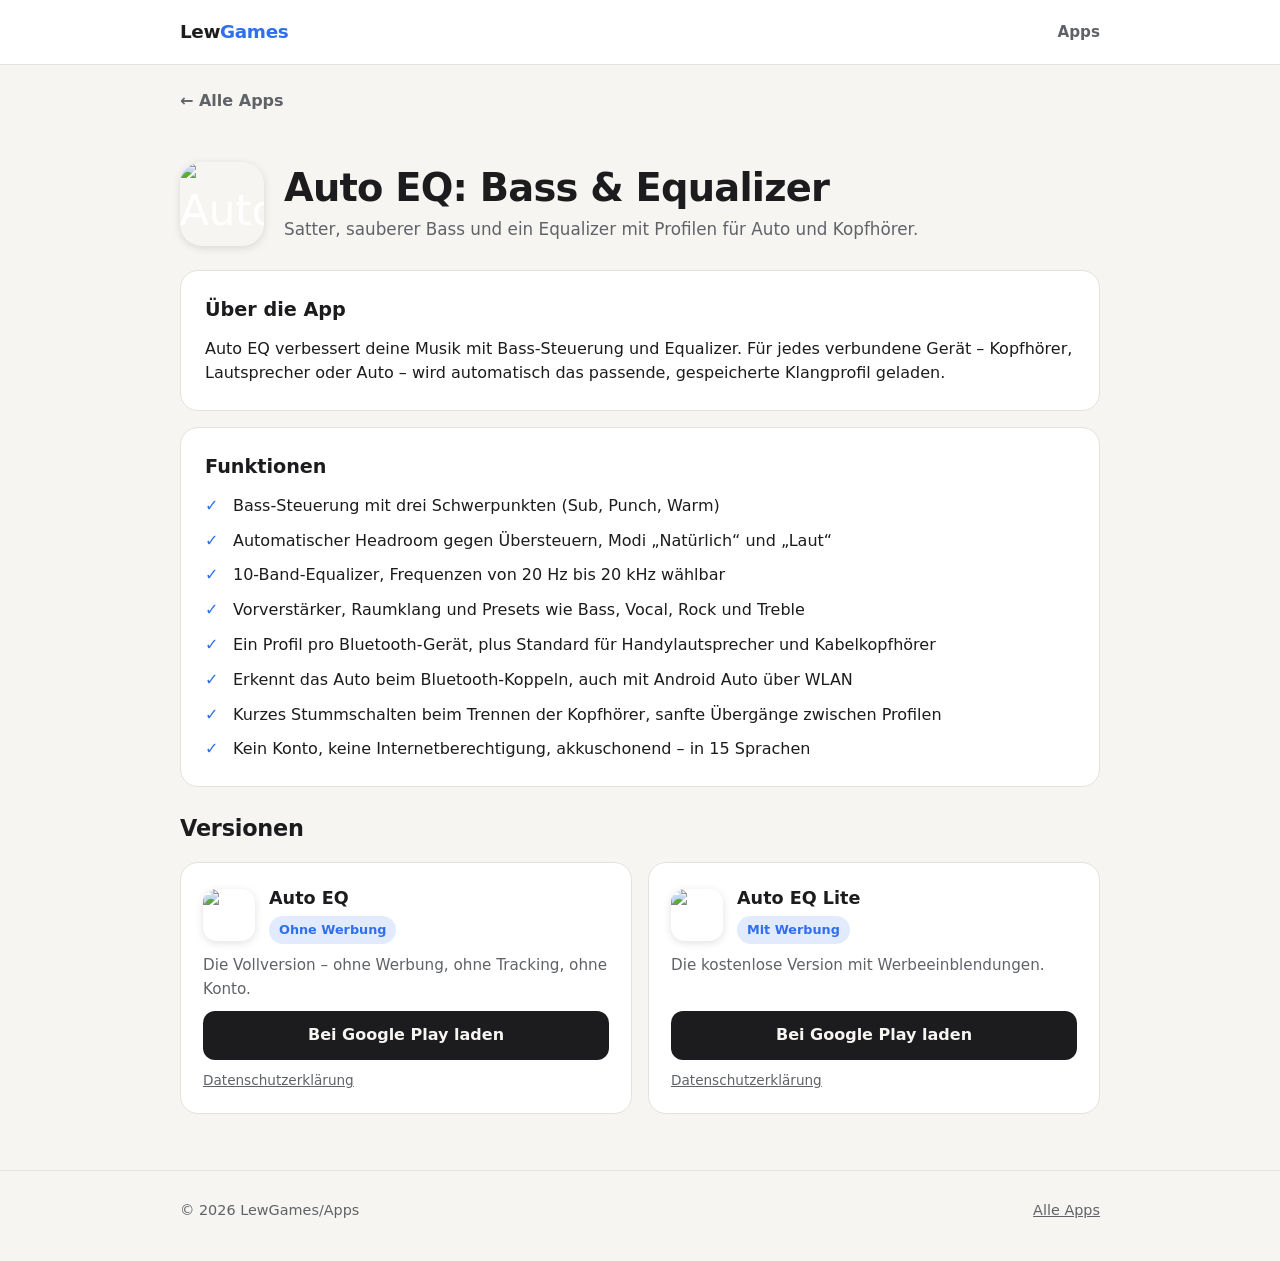
==== auto-eq.html @ 803d1aff "Add files via upload" ====
<!DOCTYPE html>
<html lang="de">
<head>
<meta charset="utf-8">
<meta name="viewport" content="width=device-width, initial-scale=1">
<title>Auto EQ: Bass &amp; Equalizer – LewGames/Apps</title>
<meta name="description" content="Satter, sauberer Bass und ein Equalizer mit Profilen für Auto und Kopfhörer.">
<link rel="stylesheet" href="../style.css">
</head>
<body>
<header class="site">
  <div class="wrap">
    <a class="brand" href="../index.html">Lew<span>Games</span></a>
    <nav><a href="../index.html#apps">Apps</a></nav>
  </div>
</header>
<main class="wrap">
<a class="back" href="../index.html">← Alle Apps</a>
<section class="app-hero">
  <img class="icon big" src="../icons/auto-eq.png" alt="Auto EQ: Bass &amp; Equalizer Icon" width="84" height="84">
  <div>
    <h1>Auto EQ: Bass &amp; Equalizer</h1>
    <p>Satter, sauberer Bass und ein Equalizer mit Profilen für Auto und Kopfhörer.</p>
  </div>
</section>
<section class="panel">
  <h2>Über die App</h2>
    <p>Auto EQ verbessert deine Musik mit Bass-Steuerung und Equalizer. Für jedes verbundene Gerät – Kopfhörer, Lautsprecher oder Auto – wird automatisch das passende, gespeicherte Klangprofil geladen.</p>
</section>
  <section class="panel">
    <h2>Funktionen</h2>
    <ul class="features">
      <li>Bass-Steuerung mit drei Schwerpunkten (Sub, Punch, Warm)</li>
      <li>Automatischer Headroom gegen Übersteuern, Modi „Natürlich“ und „Laut“</li>
      <li>10-Band-Equalizer, Frequenzen von 20 Hz bis 20 kHz wählbar</li>
      <li>Vorverstärker, Raumklang und Presets wie Bass, Vocal, Rock und Treble</li>
      <li>Ein Profil pro Bluetooth-Gerät, plus Standard für Handylautsprecher und Kabelkopfhörer</li>
      <li>Erkennt das Auto beim Bluetooth-Koppeln, auch mit Android Auto über WLAN</li>
      <li>Kurzes Stummschalten beim Trennen der Kopfhörer, sanfte Übergänge zwischen Profilen</li>
      <li>Kein Konto, keine Internetberechtigung, akkuschonend – in 15 Sprachen</li>
    </ul>
  </section>
<h2 class="section">Versionen</h2>
<section class="versions">
    <div class="version">
      <div class="vhead">
        <img class="icon" src="../icons/auto-eq.png" alt="Auto EQ Icon" width="52" height="52">
        <div>
          <h3>Auto EQ</h3>
          <span class="tag">Ohne Werbung</span>
        </div>
      </div>
      <p>Die Vollversion – ohne Werbung, ohne Tracking, ohne Konto.</p>
      <a class="btn" href="https://play.google.com/store/apps/details?id=com.lewgames.autoeq" target="_blank" rel="noopener">Bei Google Play laden</a>
      <a class="small-link" href="https://sites.google.com/view/lewgamesautoeq/startseite" target="_blank" rel="noopener">Datenschutzerklärung</a>
    </div>
    <div class="version">
      <div class="vhead">
        <img class="icon" src="../icons/auto-eq-lite.png" alt="Auto EQ Lite Icon" width="52" height="52">
        <div>
          <h3>Auto EQ Lite</h3>
          <span class="tag">Mit Werbung</span>
        </div>
      </div>
      <p>Die kostenlose Version mit Werbeeinblendungen.</p>
      <a class="btn" href="https://play.google.com/store/apps/details?id=com.lewgames.autoeq.lite" target="_blank" rel="noopener">Bei Google Play laden</a>
      <a class="small-link" href="https://sites.google.com/view/lewgamesautoeqlite/startseite" target="_blank" rel="noopener">Datenschutzerklärung</a>
    </div>
</section>
<div style="height:40px"></div>
</main>
<footer class="site">
  <div class="wrap">
    <span>© 2026 LewGames/Apps</span>
    <a href="../index.html#apps">Alle Apps</a>
  </div>
</footer>
</body>
</html>
---- style.css ----
:root {
  --bg: #f6f5f2;
  --surface: #ffffff;
  --text: #1c1c1e;
  --muted: #5f6368;
  --line: #e4e2dd;
  --accent: #2f6fed;
  --radius: 18px;
}
@media (prefers-color-scheme: dark) {
  :root {
    --bg: #121214;
    --surface: #1c1c20;
    --text: #f2f2f4;
    --muted: #a0a3a8;
    --line: #2c2c31;
    --accent: #6c9bff;
  }
}
* { box-sizing: border-box; }
html { -webkit-text-size-adjust: 100%; }
body {
  margin: 0;
  font-family: system-ui, -apple-system, "Segoe UI", Roboto, "Helvetica Neue", Arial, sans-serif;
  background: var(--bg);
  color: var(--text);
  line-height: 1.55;
}
a { color: var(--accent); }
.wrap { max-width: 960px; margin: 0 auto; padding: 0 20px; }

/* Header */
header.site {
  border-bottom: 1px solid var(--line);
  background: var(--surface);
}
header.site .wrap {
  display: flex; align-items: center; justify-content: space-between;
  height: 64px;
}
.brand {
  font-weight: 800; font-size: 1.15rem; letter-spacing: -0.02em;
  color: var(--text); text-decoration: none;
}
.brand span { color: var(--accent); }
nav a { color: var(--muted); text-decoration: none; font-weight: 600; font-size: .95rem; }
nav a:hover { color: var(--text); }

/* Hero */
.hero { padding: 64px 0 40px; }
.hero h1 {
  font-size: clamp(2rem, 6vw, 3.2rem);
  line-height: 1.1; letter-spacing: -0.03em; margin: 0 0 16px;
}
.hero p { font-size: 1.15rem; color: var(--muted); max-width: 620px; margin: 0; }
.pills { display: flex; flex-wrap: wrap; gap: 8px; margin-top: 24px; }
.pill {
  border: 1px solid var(--line); background: var(--surface);
  border-radius: 999px; padding: 6px 14px; font-size: .9rem; color: var(--muted);
}

/* App grid */
h2.section { font-size: 1.4rem; margin: 24px 0 16px; letter-spacing: -0.01em; }
.grid {
  display: grid; gap: 16px;
  grid-template-columns: repeat(auto-fill, minmax(260px, 1fr));
  padding-bottom: 56px;
}
.card {
  display: flex; flex-direction: column; gap: 12px;
  background: var(--surface); border: 1px solid var(--line);
  border-radius: var(--radius); padding: 22px;
  text-decoration: none; color: var(--text);
  transition: transform .15s ease, box-shadow .15s ease;
}
.card:hover { transform: translateY(-2px); box-shadow: 0 10px 30px rgba(0,0,0,.08); }
.card h3 { margin: 0; font-size: 1.15rem; }
.card p { margin: 0; color: var(--muted); font-size: .95rem; flex: 1; }
.card .more { font-weight: 700; color: var(--accent); font-size: .95rem; }

.icon {
  width: 52px; height: 52px; border-radius: 14px;
  display: grid; place-items: center; font-size: 26px; color: #fff;
}
.icon.big { width: 84px; height: 84px; border-radius: 22px; font-size: 42px; }
.c-birthday { background: linear-gradient(135deg, #ff7a59, #e0457b); }
.c-eq       { background: linear-gradient(135deg, #7b5cff, #3f2bd1); }
.c-wifi     { background: linear-gradient(135deg, #18b6a4, #0e7c9b); }
.c-audio    { background: linear-gradient(135deg, #f5a524, #e0631c); }
.c-gallery  { background: linear-gradient(135deg, #3fa9f5, #2a5bd7); }

/* App detail page */
.app-hero { display: flex; gap: 20px; align-items: center; padding: 48px 0 24px; flex-wrap: wrap; }
.app-hero h1 { margin: 0 0 6px; font-size: clamp(1.7rem, 5vw, 2.4rem); letter-spacing: -0.02em; line-height: 1.15; }
.app-hero p { margin: 0; color: var(--muted); font-size: 1.05rem; }
.back { display: inline-block; margin-top: 24px; color: var(--muted); text-decoration: none; font-weight: 600; }
.back:hover { color: var(--text); }

.panel {
  background: var(--surface); border: 1px solid var(--line);
  border-radius: var(--radius); padding: 24px; margin-bottom: 16px;
}
.panel h2 { margin: 0 0 12px; font-size: 1.2rem; }
.panel p { margin: 0 0 12px; }
.panel p:last-child { margin-bottom: 0; }
ul.features { margin: 0; padding: 0; list-style: none; display: grid; gap: 10px; }
ul.features li { padding-left: 28px; position: relative; }
ul.features li::before {
  content: "✓"; position: absolute; left: 0; top: 0;
  color: var(--accent); font-weight: 800;
}

.versions { display: grid; gap: 16px; grid-template-columns: repeat(auto-fit, minmax(240px, 1fr)); margin-bottom: 16px; }
.version {
  background: var(--surface); border: 1px solid var(--line);
  border-radius: var(--radius); padding: 22px;
  display: flex; flex-direction: column; gap: 10px;
}
.version h3 { margin: 0; font-size: 1.1rem; }
.version .tag {
  align-self: flex-start; font-size: .8rem; font-weight: 700;
  padding: 4px 10px; border-radius: 999px;
  background: color-mix(in srgb, var(--accent) 14%, transparent); color: var(--accent);
}
.version p { margin: 0; color: var(--muted); font-size: .95rem; flex: 1; }
.btn {
  display: inline-block; text-align: center; text-decoration: none;
  background: var(--text); color: var(--bg);
  padding: 12px 18px; border-radius: 12px; font-weight: 700;
}
.btn:hover { opacity: .88; }
.btn.disabled { background: var(--line); color: var(--muted); pointer-events: none; }
.small-link { font-size: .85rem; color: var(--muted); }

/* Footer */
footer.site { border-top: 1px solid var(--line); padding: 28px 0 40px; color: var(--muted); font-size: .9rem; }
footer.site .wrap { display: flex; justify-content: space-between; flex-wrap: wrap; gap: 12px; }
footer.site a { color: var(--muted); }

/* Real app icons */
img.icon { display: block; object-fit: cover; box-shadow: 0 2px 8px rgba(0,0,0,.12); }
.vhead { display: flex; align-items: center; gap: 14px; }
.vhead h3 { margin: 0 0 4px; }
.vhead .tag { display: inline-block; }
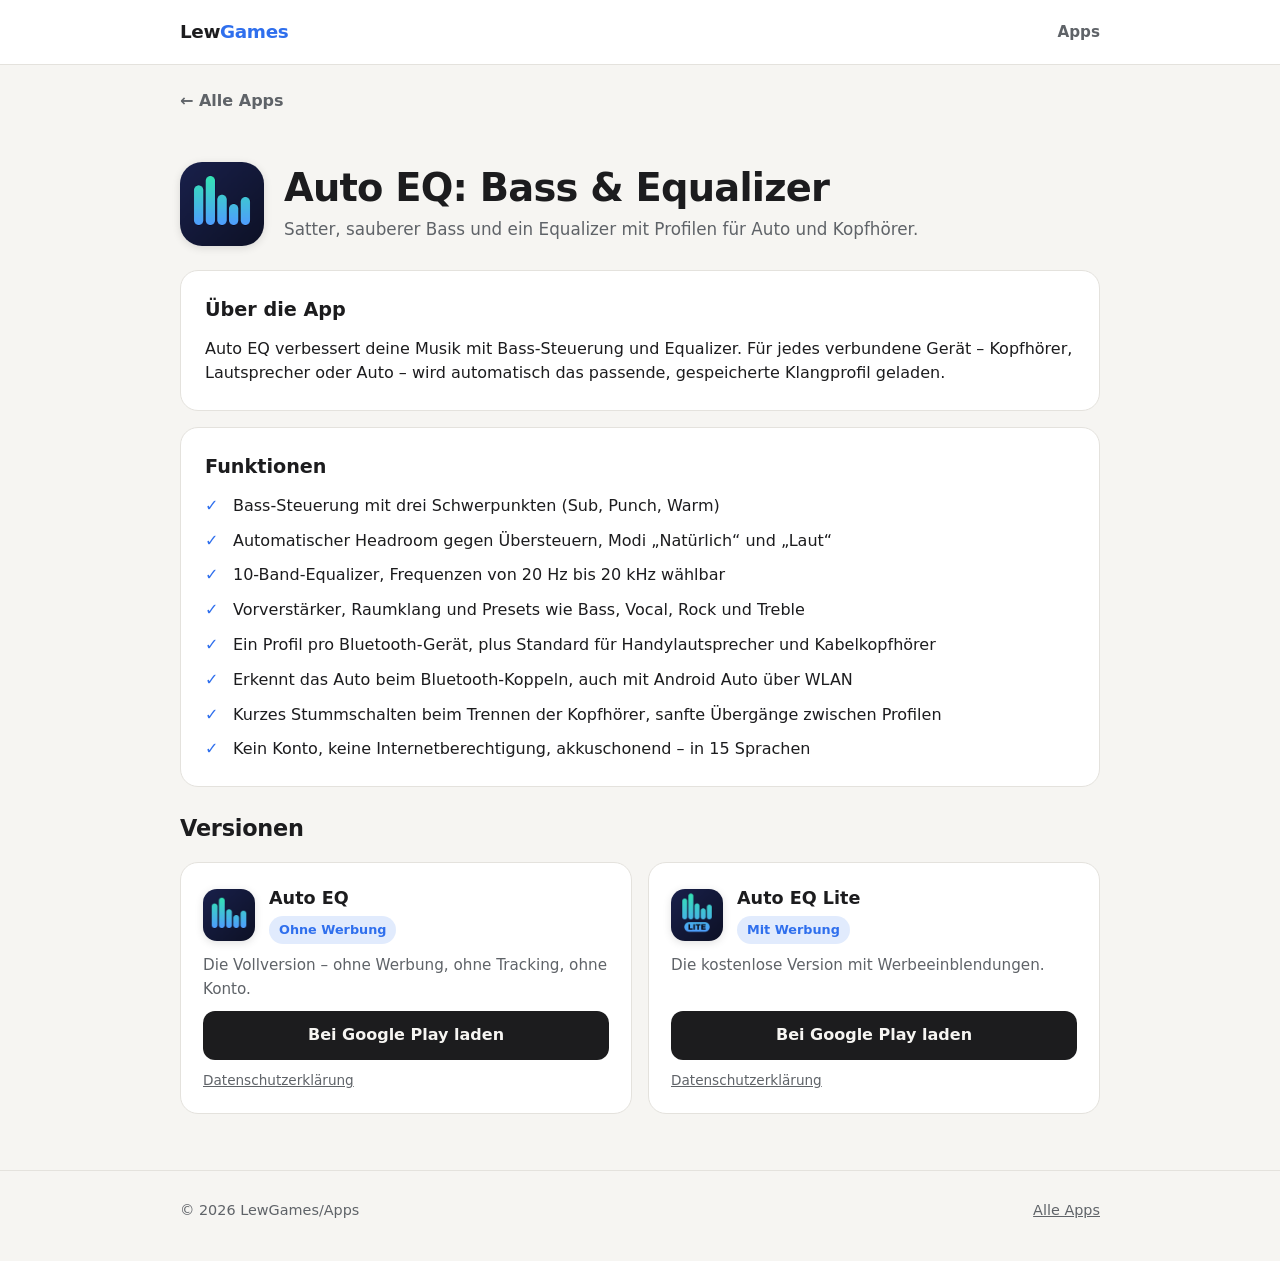
==== commit d04a04ca: "Add files via upload" ====
--- a/auto-eq.html
+++ b/auto-eq.html
@@ -5,19 +5,19 @@
 <meta name="viewport" content="width=device-width, initial-scale=1">
 <title>Auto EQ: Bass &amp; Equalizer – LewGames/Apps</title>
 <meta name="description" content="Satter, sauberer Bass und ein Equalizer mit Profilen für Auto und Kopfhörer.">
-<link rel="stylesheet" href="../style.css">
+<link rel="stylesheet" href="style.css">
 </head>
 <body>
 <header class="site">
   <div class="wrap">
-    <a class="brand" href="../index.html">Lew<span>Games</span></a>
-    <nav><a href="../index.html#apps">Apps</a></nav>
+    <a class="brand" href="index.html">Lew<span>Games</span></a>
+    <nav><a href="index.html#apps">Apps</a></nav>
   </div>
 </header>
 <main class="wrap">
-<a class="back" href="../index.html">← Alle Apps</a>
+<a class="back" href="index.html">← Alle Apps</a>
 <section class="app-hero">
-  <img class="icon big" src="../icons/auto-eq.png" alt="Auto EQ: Bass &amp; Equalizer Icon" width="84" height="84">
+  <img class="icon big" src="auto-eq.png" alt="Auto EQ: Bass &amp; Equalizer Icon" width="84" height="84">
   <div>
     <h1>Auto EQ: Bass &amp; Equalizer</h1>
     <p>Satter, sauberer Bass und ein Equalizer mit Profilen für Auto und Kopfhörer.</p>
@@ -44,7 +44,7 @@
 <section class="versions">
     <div class="version">
       <div class="vhead">
-        <img class="icon" src="../icons/auto-eq.png" alt="Auto EQ Icon" width="52" height="52">
+        <img class="icon" src="auto-eq.png" alt="Auto EQ Icon" width="52" height="52">
         <div>
           <h3>Auto EQ</h3>
           <span class="tag">Ohne Werbung</span>
@@ -56,7 +56,7 @@
     </div>
     <div class="version">
       <div class="vhead">
-        <img class="icon" src="../icons/auto-eq-lite.png" alt="Auto EQ Lite Icon" width="52" height="52">
+        <img class="icon" src="auto-eq-lite.png" alt="Auto EQ Lite Icon" width="52" height="52">
         <div>
           <h3>Auto EQ Lite</h3>
           <span class="tag">Mit Werbung</span>
@@ -72,7 +72,7 @@
 <footer class="site">
   <div class="wrap">
     <span>© 2026 LewGames/Apps</span>
-    <a href="../index.html#apps">Alle Apps</a>
+    <a href="index.html#apps">Alle Apps</a>
   </div>
 </footer>
 </body>
